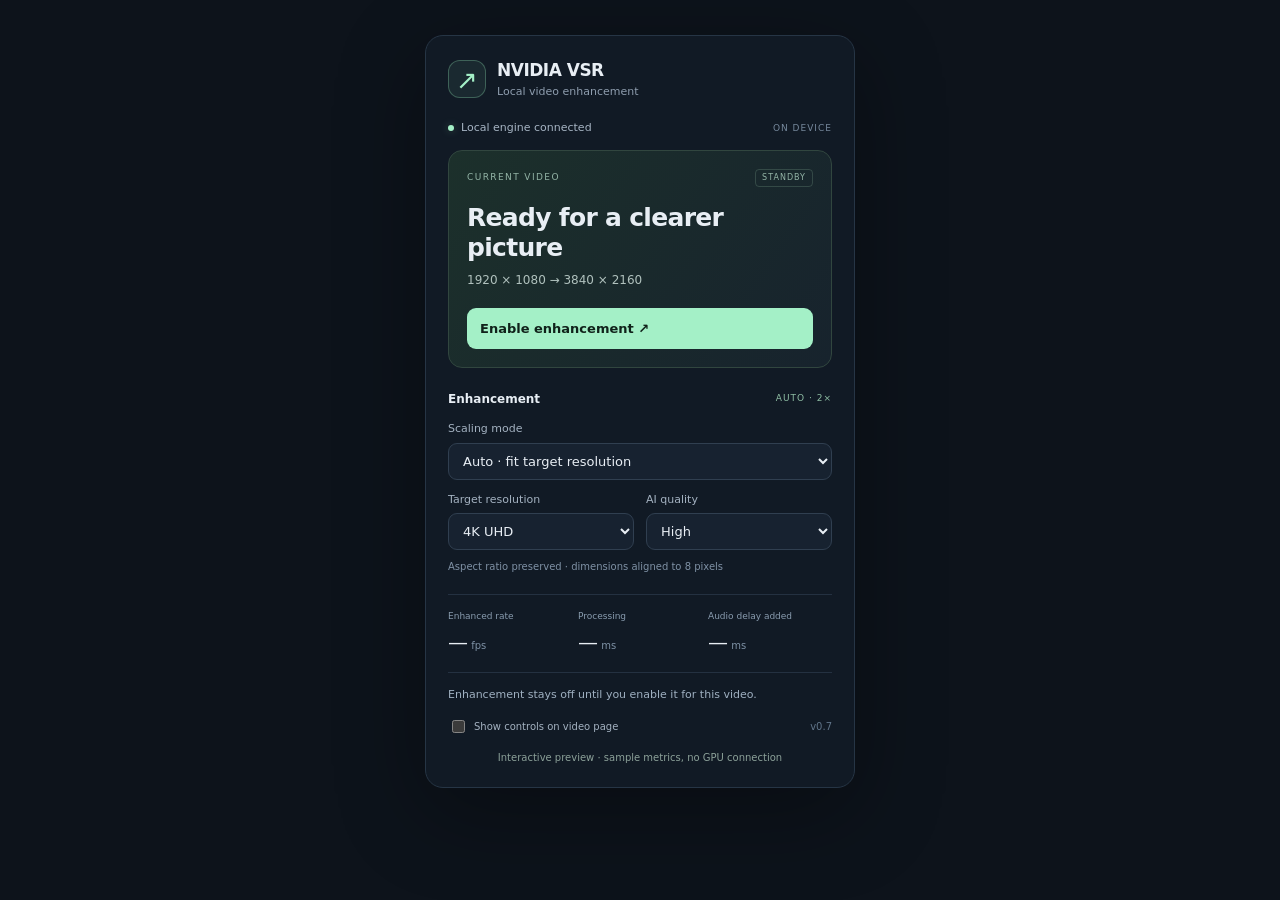
==== extension/popup.html @ b67c26e1 "Publish Linux NVIDIA VSR engine and browser extension dashboard" ====
<!doctype html>
<html lang="en">
  <head>
    <meta charset="utf-8" />
    <meta name="viewport" content="width=device-width, initial-scale=1" />
    <title>NVIDIA VSR · Video controls</title>
    <link rel="stylesheet" href="popup.css" />
    <script src="popup.js" defer></script>
  </head>
  <body>
    <main>
      <header>
        <div class="brand">
          <span class="mark" aria-hidden="true">↗</span>
          <div>
            <h1>NVIDIA VSR</h1>
            <p>Local video enhancement</p>
          </div>
        </div>
        <button
          id="expand"
          class="icon"
          title="Open dashboard in a tab"
          aria-label="Open dashboard in a tab"
        >
          ↗
        </button>
      </header>
      <div class="connection">
        <span id="engine-dot" class="dot"></span
        ><span id="engine">Checking local engine…</span
        ><span class="local">ON DEVICE</span>
      </div>
      <section class="hero" aria-labelledby="state-title">
        <div class="eyebrow">
          CURRENT VIDEO <span id="state-tag">STANDBY</span>
        </div>
        <h2 id="state-title">Ready for a clearer picture</h2>
        <p id="summary">Play a video in this tab to begin.</p>
        <button id="toggle" class="primary" disabled>
          Enable enhancement <span aria-hidden="true">↗</span>
        </button>
      </section>
      <section class="settings" aria-label="Enhancement settings">
        <div class="section-heading">
          <h3>Enhancement</h3>
          <span id="factor">AUTO SCALE</span>
        </div>
        <label for="scale">Scaling mode</label>
        <select id="scale">
          <option value="auto">Auto · fit target resolution</option>
          <option value="1">Manual · 1×</option>
          <option value="1.5">Manual · 1.5×</option>
          <option value="2">Manual · 2×</option>
          <option value="3">Manual · 3×</option>
          <option value="4">Manual · 4×</option>
        </select>
        <div class="fields">
          <div>
            <label for="target">Target resolution</label
            ><select id="target">
              <option value="720">720p HD</option>
              <option value="1080">1080p Full HD</option>
              <option value="1440">1440p QHD</option>
              <option value="2160" selected>4K UHD</option>
              <option value="4320">8K UHD</option>
            </select>
          </div>
          <div>
            <label for="quality">AI quality</label
            ><select id="quality">
              <option value="LOW">Low · fastest</option>
              <option value="MEDIUM">Medium</option>
              <option value="HIGH" selected>High</option>
              <option value="ULTRA">Ultra</option>
            </select>
          </div>
        </div>
        <p id="resolution-note" class="hint">
          Auto preserves the video's aspect ratio.
        </p>
      </section>
      <section class="metrics" aria-label="Live performance">
        <div>
          <span>Enhanced rate</span
          ><strong id="fps">—<small> fps</small></strong>
        </div>
        <div>
          <span>Processing</span
          ><strong id="latency">—<small> ms</small></strong>
        </div>
        <div>
          <span>Audio delay added</span
          ><strong id="audio">—<small> ms</small></strong>
        </div>
      </section>
      <div id="message" role="status" aria-live="polite">
        Connecting to the active tab…
      </div>
      <div id="help" hidden>
        Start the engine in the project folder:<code>./vsr start</code>
        <p>The extension connects to 127.0.0.1:8730.</p>
      </div>
      <footer>
        <label class="checkbox"
          ><input id="panel" type="checkbox" /> Show controls on video
          page</label
        ><span class="version">v0.7</span>
      </footer>
      <p id="preview-note" hidden>
        Interactive preview · sample metrics, no GPU connection
      </p>
    </main>
  </body>
</html>
---- extension/popup.css ----
:root {
  color-scheme: dark;
  font:
    13px/1.5 system-ui,
    -apple-system,
    sans-serif;
  color: #e8eef4;
  background: #0d131b;
  font-synthesis: none;
}
* {
  box-sizing: border-box;
}
body {
  margin: 0;
  min-width: 390px;
}
main {
  width: 390px;
  padding: 22px;
  margin: auto;
}
header,
.brand,
.connection,
.section-heading,
.eyebrow,
footer {
  display: flex;
  align-items: center;
  justify-content: space-between;
}
.brand {
  gap: 11px;
  justify-content: start;
}
.mark {
  display: grid;
  place-items: center;
  width: 38px;
  height: 38px;
  border: 1px solid #91e5b54d;
  border-radius: 12px;
  background: #91e5b514;
  color: #a4f0c7;
  font-size: 26px;
}
h1 {
  font-size: 17px;
  letter-spacing: -0.5px;
  margin: 0;
}
header p {
  font-size: 11px;
  margin: 0;
  color: #8e9dae;
}
button,
select,
input {
  font: inherit;
}
button,
select {
  border: 1px solid #303f50;
  border-radius: 9px;
  color: inherit;
  background: #172230;
}
button {
  cursor: pointer;
}
button:disabled {
  cursor: default;
  opacity: 0.45;
}
button:focus-visible,
select:focus-visible,
input:focus-visible {
  outline: 2px solid #a4f0c7;
  outline-offset: 3px;
}
.icon {
  width: 32px;
  height: 32px;
  font-size: 20px;
  background: transparent;
}
.connection {
  justify-content: start;
  gap: 7px;
  margin: 20px 0 13px;
  color: #a7b5c4;
  font-size: 11px;
}
.dot {
  width: 6px;
  height: 6px;
  border-radius: 50%;
  background: #d49c61;
}
.dot.online {
  background: #a4f0c7;
  box-shadow: 0 0 8px #a4f0c744;
}
.local {
  margin-left: auto;
  letter-spacing: 1px;
  font-size: 9px;
  color: #77899d;
}
.hero {
  padding: 18px;
  border: 1px solid #31463f;
  background: linear-gradient(125deg, #1c302b, #17232d);
  border-radius: 14px;
}
.eyebrow {
  font-size: 9px;
  letter-spacing: 1.4px;
  color: #94b5a7;
}
.eyebrow span {
  font-size: 8px;
  letter-spacing: 1px;
  border: 1px solid #6486765c;
  padding: 2px 6px;
  border-radius: 4px;
}
h2 {
  font-size: 21px;
  line-height: 1.2;
  letter-spacing: -0.7px;
  margin: 16px 0 8px;
}
.hero p {
  margin: 0;
  color: #b0c1bd;
  font-size: 12px;
  min-height: 18px;
}
.primary {
  width: 100%;
  margin-top: 19px;
  display: flex;
  justify-content: space-between;
  align-items: center;
  padding: 11px 13px;
  font-weight: 650;
  background: #a4f0c7;
  color: #10221a;
  border: 0;
}
.primary.on {
  background: #263e34;
  color: #b9f0d0;
  border: 1px solid #5b8b72;
}
.settings {
  margin-top: 22px;
}
.section-heading {
  margin-bottom: 13px;
}
h3 {
  margin: 0;
  font-size: 12px;
  font-weight: 600;
}
.section-heading span {
  font-size: 9px;
  letter-spacing: 1px;
  color: #8fbea4;
}
label {
  display: block;
  font-size: 11px;
  color: #a4b2c1;
  margin-bottom: 5px;
}
select {
  width: 100%;
  padding: 9px 10px;
  cursor: pointer;
}
select:disabled {
  opacity: 0.4;
  cursor: default;
}
.fields {
  display: grid;
  grid-template-columns: 1fr 1fr;
  gap: 12px;
  margin-top: 12px;
}
.hint {
  font-size: 10px;
  color: #7f91a5;
  margin: 9px 0 0;
}
.metrics {
  margin-top: 20px;
  border-top: 1px solid #243141;
  border-bottom: 1px solid #243141;
  display: grid;
  grid-template-columns: 1fr 1fr 1fr;
  padding: 15px 0;
  gap: 6px;
}
.metrics span {
  display: block;
  font-size: 9px;
  color: #899caf;
}
.metrics strong {
  display: block;
  font-size: 20px;
  font-weight: 500;
  margin-top: 3px;
  font-variant-numeric: tabular-nums;
}
.metrics small {
  font-size: 10px;
  color: #7e91a5;
}
#message {
  font-size: 11px;
  color: #9fb0c1;
  margin: 14px 0;
  line-height: 1.5;
  overflow-wrap: anywhere;
}
#message.error {
  color: #f0b899;
}
#help {
  border-radius: 8px;
  padding: 11px;
  background: #2d251f;
  font-size: 11px;
  color: #dcc6b1;
}
code {
  display: block;
  padding: 7px 0;
  font-size: 12px;
  color: #ffe4be;
}
#help p {
  margin: 0;
  font-size: 10px;
}
footer {
  margin-top: 14px;
}
.checkbox {
  display: flex;
  align-items: center;
  gap: 6px;
  margin: 0;
  font-size: 10px;
  cursor: pointer;
}
input {
  accent-color: #a4f0c7;
}
.version {
  font-size: 10px;
  color: #61758a;
}
#preview-note {
  text-align: center;
  color: #8ca199;
  font-size: 10px;
  margin: 14px 0 0;
}
[hidden] {
  display: none !important;
}
@media (min-width: 600px) {
  body {
    padding: 35px 0;
  }
  main {
    width: 430px;
    border: 1px solid #263545;
    border-radius: 18px;
    background: #111a25;
    box-shadow: 0 24px 90px #0005;
  }
  h2 {
    font-size: 25px;
  }
}
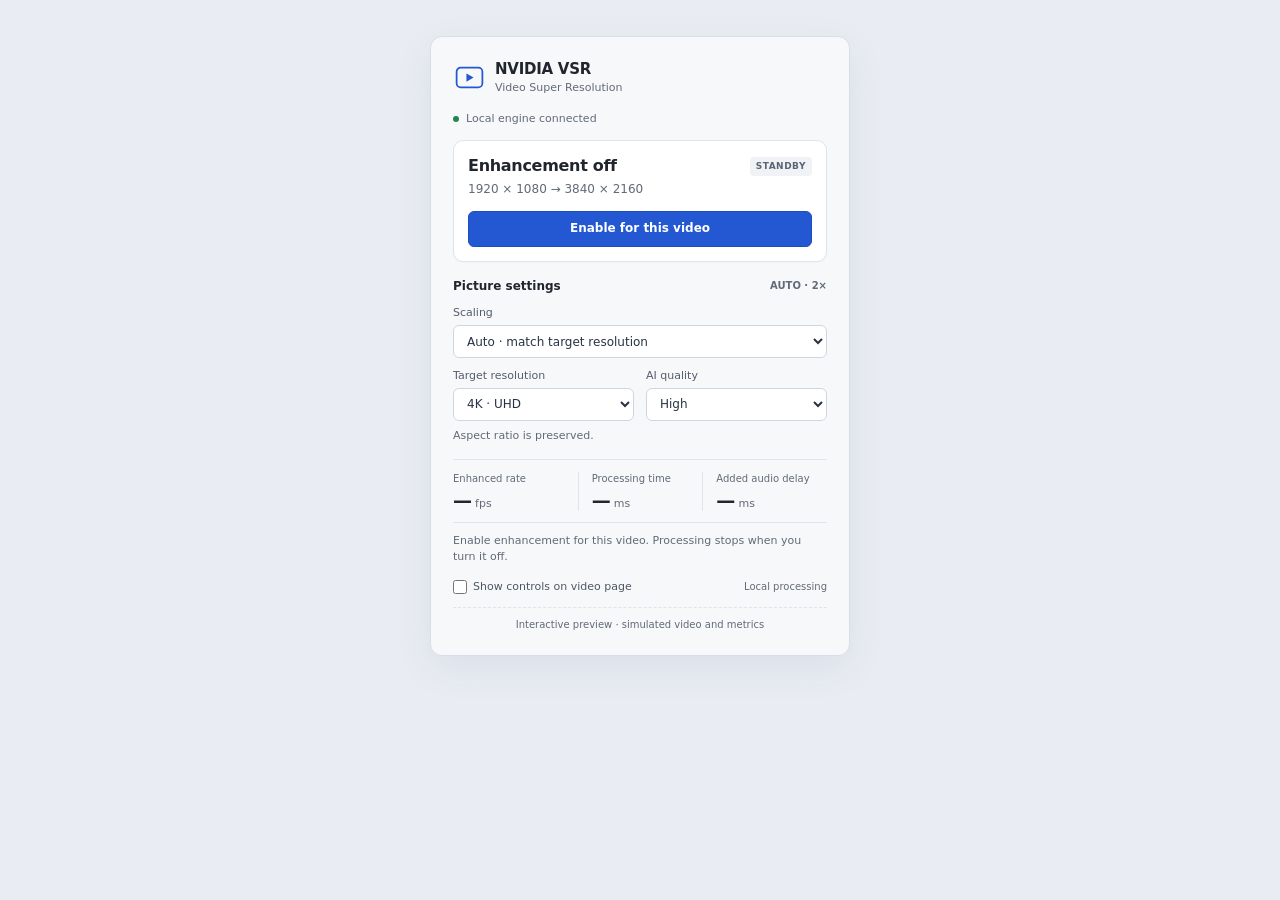
==== commit c8851ef1: "Fix persistent-profile worker startup and add browser-managed VSR lifecycle" ====
--- a/extension/popup.html
+++ b/extension/popup.html
@@ -9,66 +9,85 @@
   </head>
   <body>
     <main>
-      <header>
+      <header class="app-header">
         <div class="brand">
-          <span class="mark" aria-hidden="true">↗</span>
+          <svg
+            class="app-mark"
+            viewBox="0 0 32 32"
+            fill="none"
+            aria-hidden="true"
+          >
+            <rect x="3.5" y="6.5" width="25" height="19" rx="4" />
+            <path d="m13 12 7 4-7 4v-8Z" />
+          </svg>
           <div>
             <h1>NVIDIA VSR</h1>
-            <p>Local video enhancement</p>
+            <p>Video Super Resolution</p>
           </div>
         </div>
         <button
           id="expand"
-          class="icon"
+          class="icon-button"
           title="Open dashboard in a tab"
           aria-label="Open dashboard in a tab"
         >
-          ↗
+          <svg viewBox="0 0 20 20" fill="none" aria-hidden="true">
+            <path d="M11.5 3.5h5v5m-.5-4.5-7 7M8.5 4.5h-4v11h11v-4" />
+          </svg>
         </button>
       </header>
-      <div class="connection">
-        <span id="engine-dot" class="dot"></span
-        ><span id="engine">Checking local engine…</span
-        ><span class="local">ON DEVICE</span>
+
+      <div class="connection" aria-live="polite">
+        <span id="engine-dot" class="dot" aria-hidden="true"></span>
+        <span id="engine">Checking local engine…</span>
+        <button id="engine-action" class="text-button" hidden>
+          Retry connection
+        </button>
       </div>
-      <section class="hero" aria-labelledby="state-title">
-        <div class="eyebrow">
-          CURRENT VIDEO <span id="state-tag">STANDBY</span>
+
+      <section class="video-card" aria-labelledby="state-title">
+        <div class="state-heading">
+          <h2 id="state-title">Enhancement off</h2>
+          <span id="state-tag" class="state-tag">STANDBY</span>
         </div>
-        <h2 id="state-title">Ready for a clearer picture</h2>
-        <p id="summary">Play a video in this tab to begin.</p>
+        <p id="summary" class="resolution-summary">
+          Play a video in this tab to begin.
+        </p>
         <button id="toggle" class="primary" disabled>
-          Enable enhancement <span aria-hidden="true">↗</span>
+          Enable for this video
         </button>
       </section>
-      <section class="settings" aria-label="Enhancement settings">
+
+      <section class="settings" aria-labelledby="settings-title">
         <div class="section-heading">
-          <h3>Enhancement</h3>
+          <h3 id="settings-title">Picture settings</h3>
           <span id="factor">AUTO SCALE</span>
         </div>
-        <label for="scale">Scaling mode</label>
-        <select id="scale">
-          <option value="auto">Auto · fit target resolution</option>
-          <option value="1">Manual · 1×</option>
-          <option value="1.5">Manual · 1.5×</option>
-          <option value="2">Manual · 2×</option>
-          <option value="3">Manual · 3×</option>
-          <option value="4">Manual · 4×</option>
-        </select>
+        <div class="field">
+          <label for="scale">Scaling</label>
+          <select id="scale" aria-describedby="resolution-note">
+            <option value="auto">Auto · match target resolution</option>
+            <option value="1">Manual · 1×</option>
+            <option value="1.5">Manual · 1.5×</option>
+            <option value="2">Manual · 2×</option>
+            <option value="3">Manual · 3×</option>
+            <option value="4">Manual · 4×</option>
+          </select>
+        </div>
         <div class="fields">
-          <div>
-            <label for="target">Target resolution</label
-            ><select id="target">
-              <option value="720">720p HD</option>
-              <option value="1080">1080p Full HD</option>
-              <option value="1440">1440p QHD</option>
-              <option value="2160" selected>4K UHD</option>
-              <option value="4320">8K UHD</option>
+          <div class="field">
+            <label for="target">Target resolution</label>
+            <select id="target">
+              <option value="720">720p · HD</option>
+              <option value="1080">1080p · Full HD</option>
+              <option value="1440">1440p · QHD</option>
+              <option value="2160" selected>4K · UHD</option>
+              <option value="4320">8K · UHD</option>
             </select>
           </div>
-          <div>
-            <label for="quality">AI quality</label
-            ><select id="quality">
+          <div class="field">
+            <label for="quality">AI quality</label>
+            <select id="quality">
               <option value="LOW">Low · fastest</option>
               <option value="MEDIUM">Medium</option>
               <option value="HIGH" selected>High</option>
@@ -76,39 +95,48 @@
             </select>
           </div>
         </div>
-        <p id="resolution-note" class="hint">
-          Auto preserves the video's aspect ratio.
-        </p>
+        <p id="resolution-note" class="hint">Aspect ratio is preserved.</p>
       </section>
+
       <section class="metrics" aria-label="Live performance">
-        <div>
-          <span>Enhanced rate</span
-          ><strong id="fps">—<small> fps</small></strong>
+        <div class="metric">
+          <span>Enhanced rate</span>
+          <strong id="fps">—<small> fps</small></strong>
         </div>
-        <div>
-          <span>Processing</span
-          ><strong id="latency">—<small> ms</small></strong>
+        <div class="metric">
+          <span>Processing time</span>
+          <strong id="latency">—<small> ms</small></strong>
         </div>
-        <div>
-          <span>Audio delay added</span
-          ><strong id="audio">—<small> ms</small></strong>
+        <div class="metric">
+          <span>Added audio delay</span>
+          <strong id="audio">—<small> ms</small></strong>
         </div>
       </section>
-      <div id="message" role="status" aria-live="polite">
-        Connecting to the active tab…
-      </div>
-      <div id="help" hidden>
-        Start the engine in the project folder:<code>./vsr start</code>
-        <p>The extension connects to 127.0.0.1:8730.</p>
+
+      <div class="feedback">
+        <p id="message" role="status" aria-live="polite">
+          Connecting to the active tab…
+        </p>
+        <div id="help" hidden>
+          <p>One-time setup in the project folder:</p>
+          <code>./vsr install-browser-helper</code>
+          <a
+            href="https://github.com/maxiarat1/linux-nvidia-vsr/blob/main/docs/browser-setup.md"
+            target="_blank"
+            rel="noreferrer"
+            >Browser setup guide ↗</a
+          >
+        </div>
       </div>
       <footer>
-        <label class="checkbox"
-          ><input id="panel" type="checkbox" /> Show controls on video
-          page</label
-        ><span class="version">v0.7</span>
+        <label class="checkbox" for="panel">
+          <input id="panel" type="checkbox" />
+          <span>Show controls on video page</span>
+        </label>
+        <span class="local-label">Local processing</span>
       </footer>
       <p id="preview-note" hidden>
-        Interactive preview · sample metrics, no GPU connection
+        Interactive preview · simulated video and metrics
       </p>
     </main>
   </body>
--- a/extension/popup.css
+++ b/extension/popup.css
@@ -1,294 +1,479 @@
 :root {
-  color-scheme: dark;
+  color-scheme: light;
   font:
-    13px/1.5 system-ui,
+    13px/1.45 system-ui,
     -apple-system,
+    BlinkMacSystemFont,
+    "Segoe UI",
     sans-serif;
-  color: #e8eef4;
-  background: #0d131b;
+  color: #20252e;
+  background: #f7f8fa;
   font-synthesis: none;
-}
+  --muted: #616a78;
+  --line: #dfe3ea;
+  --accent: #2458d3;
+}
+
 * {
   box-sizing: border-box;
 }
+
 body {
   margin: 0;
-  min-width: 390px;
-}
+  min-width: 400px;
+}
+
 main {
-  width: 390px;
-  padding: 22px;
-  margin: auto;
-}
-header,
-.brand,
-.connection,
-.section-heading,
-.eyebrow,
-footer {
-  display: flex;
-  align-items: center;
-  justify-content: space-between;
-}
-.brand {
-  gap: 11px;
-  justify-content: start;
-}
-.mark {
-  display: grid;
-  place-items: center;
-  width: 38px;
-  height: 38px;
-  border: 1px solid #91e5b54d;
-  border-radius: 12px;
-  background: #91e5b514;
-  color: #a4f0c7;
-  font-size: 26px;
-}
-h1 {
-  font-size: 17px;
-  letter-spacing: -0.5px;
-  margin: 0;
-}
-header p {
-  font-size: 11px;
-  margin: 0;
-  color: #8e9dae;
-}
+  width: 400px;
+  padding: 18px 20px 14px;
+  margin: 0 auto;
+}
+
 button,
 select,
 input {
   font: inherit;
 }
+
+button {
+  cursor: pointer;
+}
+
 button,
 select {
-  border: 1px solid #303f50;
-  border-radius: 9px;
-  color: inherit;
-  background: #172230;
-}
-button {
-  cursor: pointer;
-}
+  -webkit-tap-highlight-color: transparent;
+}
+
 button:disabled {
   cursor: default;
-  opacity: 0.45;
-}
+}
+
 button:focus-visible,
 select:focus-visible,
-input:focus-visible {
-  outline: 2px solid #a4f0c7;
+input:focus-visible,
+summary:focus-visible {
+  outline: 3px solid #8daafa;
   outline-offset: 3px;
 }
-.icon {
+
+.app-header,
+.brand,
+.connection,
+.state-heading,
+.section-heading,
+footer {
+  display: flex;
+  align-items: center;
+}
+
+.app-header,
+.state-heading,
+.section-heading,
+footer {
+  justify-content: space-between;
+}
+
+.brand {
+  gap: 9px;
+}
+
+.app-mark {
+  width: 33px;
+  height: 33px;
+  color: var(--accent);
+  stroke: currentColor;
+  stroke-width: 1.7;
+}
+
+.app-mark path {
+  fill: currentColor;
+  stroke: none;
+}
+
+h1,
+h2,
+h3,
+p {
+  margin: 0;
+}
+
+h1 {
+  font-size: 15px;
+  font-weight: 700;
+  letter-spacing: -0.25px;
+  line-height: 1.4;
+}
+
+.brand p {
+  font-size: 11px;
+  color: var(--muted);
+}
+
+.icon-button {
+  display: grid;
+  place-items: center;
+  height: 32px;
   width: 32px;
-  height: 32px;
-  font-size: 20px;
+  padding: 6px;
+  color: var(--muted);
+  border: 1px solid transparent;
+  border-radius: 6px;
   background: transparent;
 }
+
+.icon-button:hover {
+  background: #e9edf4;
+  border-color: var(--line);
+  color: #222c3b;
+}
+
+.icon-button svg {
+  width: 19px;
+  height: 19px;
+  stroke: currentColor;
+  stroke-width: 1.5;
+  stroke-linecap: round;
+  stroke-linejoin: round;
+}
+
 .connection {
-  justify-content: start;
   gap: 7px;
-  margin: 20px 0 13px;
-  color: #a7b5c4;
-  font-size: 11px;
-}
+  min-height: 18px;
+  margin: 14px 0 12px;
+  font-size: 11px;
+  color: var(--muted);
+}
+
 .dot {
+  flex: 0 0 6px;
   width: 6px;
   height: 6px;
   border-radius: 50%;
-  background: #d49c61;
-}
+  background: #9aa2af;
+}
+
 .dot.online {
-  background: #a4f0c7;
-  box-shadow: 0 0 8px #a4f0c744;
-}
-.local {
+  background: #218451;
+}
+
+.text-button {
   margin-left: auto;
-  letter-spacing: 1px;
+  padding: 0;
+  border: 0;
+  color: var(--accent);
+  font-size: 11px;
+  font-weight: 600;
+  background: transparent;
+  text-align: right;
+}
+
+.text-button:hover {
+  text-decoration: underline;
+}
+
+.text-button:disabled {
+  color: var(--muted);
+}
+
+.video-card {
+  padding: 14px;
+  border: 1px solid var(--line);
+  border-radius: 10px;
+  background: #fff;
+  box-shadow: 0 1px 2px #1a2b4205;
+}
+
+h2 {
+  font-size: 16px;
+  font-weight: 650;
+  line-height: 1.4;
+  letter-spacing: -0.3px;
+}
+
+.state-tag {
+  flex: 0 0 auto;
+  margin-left: 8px;
+  padding: 3px 6px;
+  border-radius: 4px;
+  background: #f0f2f6;
+  color: #596475;
   font-size: 9px;
-  color: #77899d;
-}
-.hero {
-  padding: 18px;
-  border: 1px solid #31463f;
-  background: linear-gradient(125deg, #1c302b, #17232d);
-  border-radius: 14px;
-}
-.eyebrow {
-  font-size: 9px;
-  letter-spacing: 1.4px;
-  color: #94b5a7;
-}
-.eyebrow span {
-  font-size: 8px;
-  letter-spacing: 1px;
-  border: 1px solid #6486765c;
-  padding: 2px 6px;
-  border-radius: 4px;
-}
-h2 {
-  font-size: 21px;
-  line-height: 1.2;
-  letter-spacing: -0.7px;
-  margin: 16px 0 8px;
-}
-.hero p {
-  margin: 0;
-  color: #b0c1bd;
+  font-weight: 650;
+  letter-spacing: 0.5px;
+}
+
+.resolution-summary {
+  margin-top: 4px;
+  color: var(--muted);
   font-size: 12px;
-  min-height: 18px;
-}
+  font-variant-numeric: tabular-nums;
+}
+
 .primary {
+  display: block;
   width: 100%;
-  margin-top: 19px;
-  display: flex;
-  justify-content: space-between;
-  align-items: center;
-  padding: 11px 13px;
+  min-height: 36px;
+  padding: 8px 12px;
+  margin-top: 12px;
+  border: 1px solid #1e4cc0;
+  border-radius: 6px;
+  background: var(--accent);
+  color: #fff;
+  font-weight: 600;
+  font-size: 12px;
+  text-align: center;
+  transition: background-color 0.12s;
+}
+
+.primary:hover {
+  background: #1c49b9;
+}
+
+.primary:disabled {
+  background: #edf0f5;
+  border-color: #e2e6ed;
+  color: #808a98;
+}
+
+.primary.on {
+  color: #2e3e59;
+  border-color: #ccd5e3;
+  background: #f4f6fa;
+}
+
+.primary.on:hover {
+  background: #e8edf5;
+}
+
+.settings {
+  margin-top: 16px;
+}
+
+.section-heading {
+  margin-bottom: 10px;
+}
+
+h3 {
+  font-size: 12px;
   font-weight: 650;
-  background: #a4f0c7;
-  color: #10221a;
-  border: 0;
-}
-.primary.on {
-  background: #263e34;
-  color: #b9f0d0;
-  border: 1px solid #5b8b72;
-}
-.settings {
-  margin-top: 22px;
-}
-.section-heading {
-  margin-bottom: 13px;
-}
-h3 {
-  margin: 0;
+}
+
+#factor {
+  font-size: 10px;
+  font-weight: 600;
+  color: var(--muted);
+  font-variant-numeric: tabular-nums;
+}
+
+label {
+  display: block;
+  margin-bottom: 4px;
+  color: #535d6c;
+  font-size: 11px;
+}
+
+select {
+  display: block;
+  width: 100%;
+  height: 33px;
+  padding: 0 9px;
+  border: 1px solid #cfd6e1;
+  border-radius: 6px;
+  color: #273344;
+  background-color: #fff;
   font-size: 12px;
-  font-weight: 600;
-}
-.section-heading span {
-  font-size: 9px;
-  letter-spacing: 1px;
-  color: #8fbea4;
-}
-label {
-  display: block;
-  font-size: 11px;
-  color: #a4b2c1;
-  margin-bottom: 5px;
-}
-select {
-  width: 100%;
-  padding: 9px 10px;
   cursor: pointer;
 }
+
+select:hover {
+  border-color: #9eabc0;
+}
+
 select:disabled {
-  opacity: 0.4;
+  color: #798391;
+  background: #eef0f4;
+  border-color: #dfe3ea;
   cursor: default;
 }
+
 .fields {
   display: grid;
   grid-template-columns: 1fr 1fr;
   gap: 12px;
-  margin-top: 12px;
-}
+  margin-top: 10px;
+}
+
+.field {
+  min-width: 0;
+}
+
 .hint {
-  font-size: 10px;
-  color: #7f91a5;
-  margin: 9px 0 0;
-}
+  margin-top: 7px;
+  color: var(--muted);
+  font-size: 11px;
+}
+
 .metrics {
-  margin-top: 20px;
-  border-top: 1px solid #243141;
-  border-bottom: 1px solid #243141;
   display: grid;
   grid-template-columns: 1fr 1fr 1fr;
-  padding: 15px 0;
-  gap: 6px;
-}
-.metrics span {
-  display: block;
-  font-size: 9px;
-  color: #899caf;
-}
-.metrics strong {
-  display: block;
-  font-size: 20px;
-  font-weight: 500;
-  margin-top: 3px;
+  margin-top: 15px;
+  padding: 12px 0 11px;
+  border-top: 1px solid var(--line);
+  border-bottom: 1px solid var(--line);
+}
+
+.metric + .metric {
+  padding-left: 13px;
+  border-left: 1px solid var(--line);
+}
+
+.metric span {
+  display: block;
+  color: var(--muted);
+  font-size: 10px;
+}
+
+.metric strong {
+  display: block;
+  margin-top: 4px;
+  font-size: 19px;
+  font-weight: 600;
+  line-height: 1.1;
+  letter-spacing: -0.4px;
   font-variant-numeric: tabular-nums;
 }
-.metrics small {
-  font-size: 10px;
-  color: #7e91a5;
-}
+
+.metric small {
+  color: var(--muted);
+  font-size: 11px;
+  font-weight: 400;
+  letter-spacing: 0;
+}
+
+.feedback {
+  margin-top: 10px;
+}
+
 #message {
-  font-size: 11px;
-  color: #9fb0c1;
-  margin: 14px 0;
+  min-height: 29px;
+  color: var(--muted);
+  font-size: 11px;
+  line-height: 1.45;
+  overflow-wrap: anywhere;
+}
+
+#message.error {
+  color: #9d3d26;
+}
+
+#help {
+  margin-top: 8px;
+  padding: 10px 11px;
+  border: 1px solid #eadbc0;
+  border-radius: 6px;
+  background: #fffbf2;
+  color: #705623;
+  font-size: 11px;
   line-height: 1.5;
-  overflow-wrap: anywhere;
-}
-#message.error {
-  color: #f0b899;
-}
-#help {
-  border-radius: 8px;
-  padding: 11px;
-  background: #2d251f;
-  font-size: 11px;
-  color: #dcc6b1;
-}
-code {
-  display: block;
-  padding: 7px 0;
-  font-size: 12px;
-  color: #ffe4be;
-}
-#help p {
-  margin: 0;
-  font-size: 10px;
-}
+}
+
+#help p + p {
+  margin-top: 6px;
+}
+
+#help code {
+  display: block;
+  padding: 5px 0;
+  font-size: 11px;
+}
+
+#help a {
+  color: #2458a8;
+  text-underline-offset: 2px;
+}
+
+#help a:focus-visible {
+  outline: 3px solid #8daafa;
+  outline-offset: 3px;
+}
+
+/* Prioritize setup guidance over empty readouts when the helper is missing. */
+body:has(#help:not([hidden])) .metrics {
+  display: none;
+}
+
 footer {
-  margin-top: 14px;
-}
+  gap: 8px;
+  padding-top: 10px;
+  margin-top: 4px;
+}
+
 .checkbox {
   display: flex;
   align-items: center;
   gap: 6px;
   margin: 0;
+  color: #4c5767;
+  font-size: 11px;
+  cursor: pointer;
+}
+
+.checkbox input {
+  margin: 0;
+  width: 14px;
+  height: 14px;
+  accent-color: var(--accent);
+  cursor: pointer;
+}
+
+.local-label {
+  flex: 0 0 auto;
+  color: var(--muted);
   font-size: 10px;
-  cursor: pointer;
-}
-input {
-  accent-color: #a4f0c7;
-}
-.version {
+}
+
+#preview-note {
+  margin-top: 12px;
+  padding-top: 10px;
+  border-top: 1px dashed var(--line);
+  color: var(--muted);
   font-size: 10px;
-  color: #61758a;
-}
-#preview-note {
   text-align: center;
-  color: #8ca199;
-  font-size: 10px;
-  margin: 14px 0 0;
-}
+}
+
 [hidden] {
   display: none !important;
 }
+
 @media (min-width: 600px) {
   body {
-    padding: 35px 0;
+    min-height: 100vh;
+    padding: 36px 0;
+    background: #e9edf3;
   }
   main {
-    width: 430px;
-    border: 1px solid #263545;
-    border-radius: 18px;
-    background: #111a25;
-    box-shadow: 0 24px 90px #0005;
+    width: 420px;
+    padding: 22px;
+    border: 1px solid #d8dee8;
+    border-radius: 12px;
+    background: #f7f8fa;
+    box-shadow: 0 12px 40px #182a4412;
   }
-  h2 {
-    font-size: 25px;
+}
+
+@media (prefers-reduced-motion: reduce) {
+  * {
+    transition: none !important;
   }
 }
+
+@media (forced-colors: active) {
+  .dot {
+    border: 1px solid CanvasText;
+  }
+  .video-card,
+  select,
+  .primary {
+    border-color: ButtonText;
+  }
+}
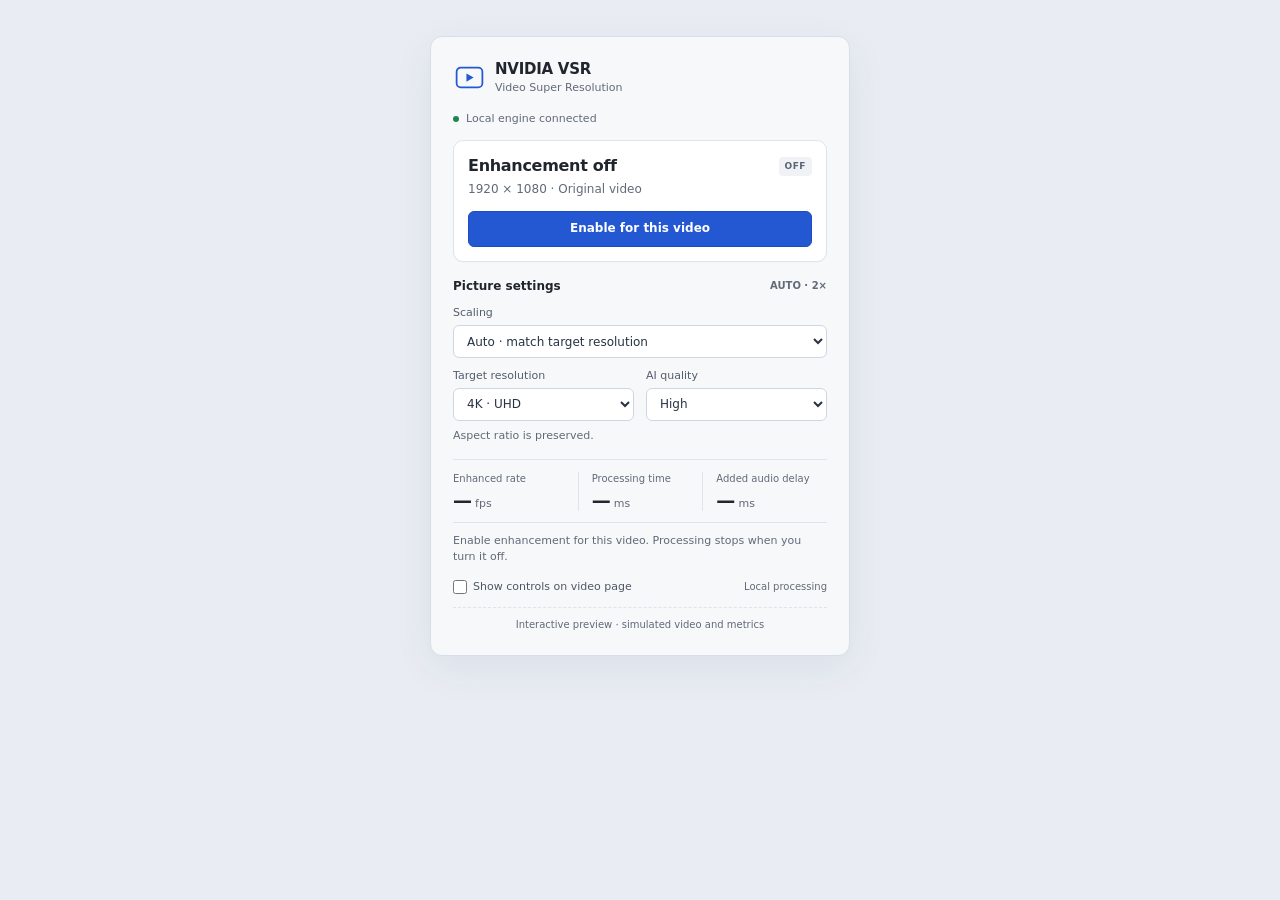
==== commit de793b8d: "Show enhanced frames above native video and report actual presentation state" ====
--- a/extension/popup.html
+++ b/extension/popup.html
@@ -5,6 +5,7 @@
     <meta name="viewport" content="width=device-width, initial-scale=1" />
     <title>NVIDIA VSR · Video controls</title>
     <link rel="stylesheet" href="popup.css" />
+    <script src="popup-state.js" defer></script>
     <script src="popup.js" defer></script>
   </head>
   <body>
--- a/extension/popup.css
+++ b/extension/popup.css
@@ -202,6 +202,11 @@
   letter-spacing: 0.5px;
 }
 
+.state-tag.live {
+  background: #e4f3e9;
+  color: #20663b;
+}
+
 .resolution-summary {
   margin-top: 4px;
   color: var(--muted);
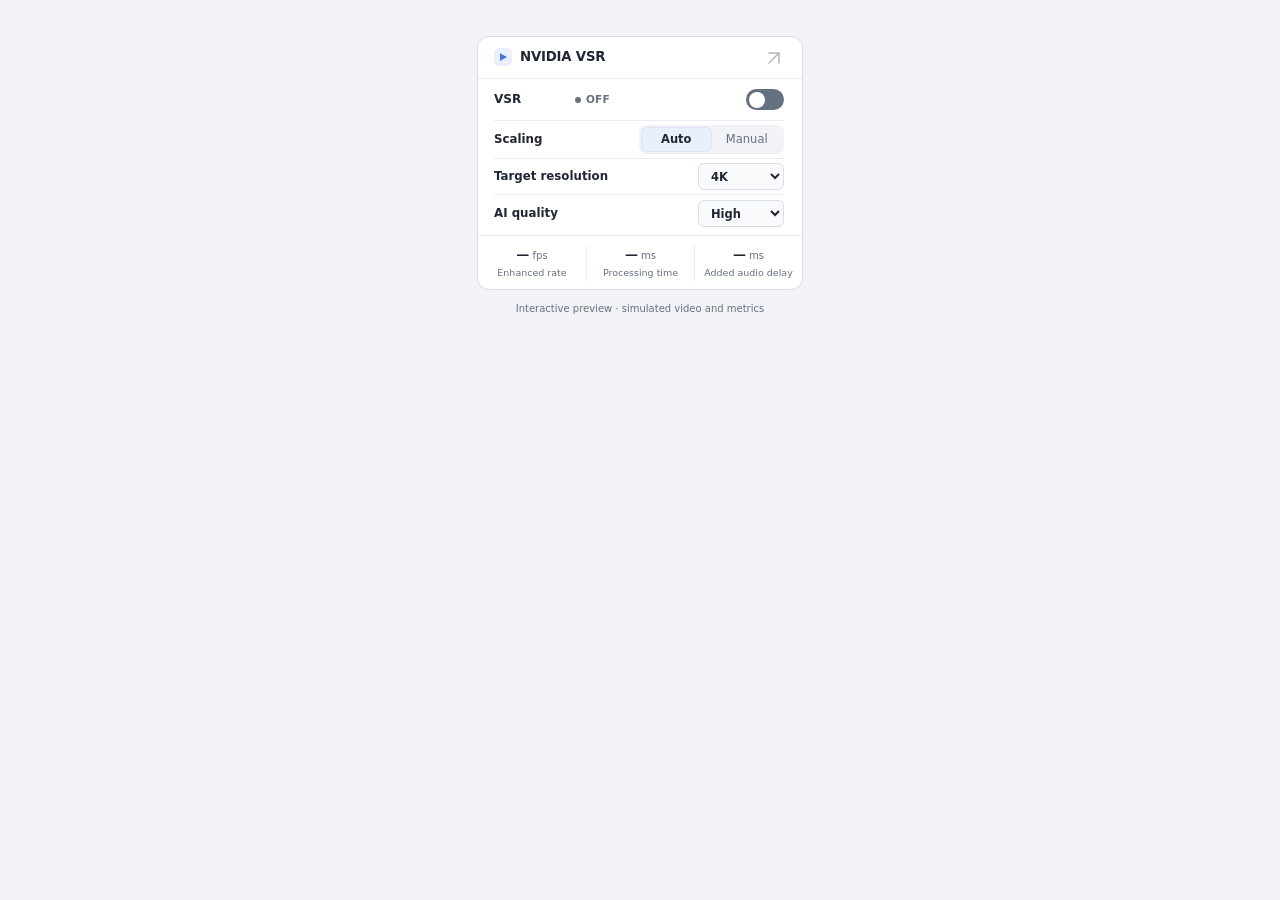
==== commit 5766a6e5: "Match compact VSR popup reference with automatic light and dark themes" ====
--- a/extension/popup.html
+++ b/extension/popup.html
@@ -3,6 +3,7 @@
   <head>
     <meta charset="utf-8" />
     <meta name="viewport" content="width=device-width, initial-scale=1" />
+    <meta name="color-scheme" content="light dark" />
     <title>NVIDIA VSR · Video controls</title>
     <link rel="stylesheet" href="popup.css" />
     <script src="popup-state.js" defer></script>
@@ -12,19 +13,11 @@
     <main>
       <header class="app-header">
         <div class="brand">
-          <svg
-            class="app-mark"
-            viewBox="0 0 32 32"
-            fill="none"
-            aria-hidden="true"
-          >
-            <rect x="3.5" y="6.5" width="25" height="19" rx="4" />
-            <path d="m13 12 7 4-7 4v-8Z" />
+          <svg class="app-mark" viewBox="0 0 18 18" aria-hidden="true">
+            <rect width="18" height="18" rx="5" />
+            <path d="M6 5.2v7.8L13 9.1Z" />
           </svg>
-          <div>
-            <h1>NVIDIA VSR</h1>
-            <p>Video Super Resolution</p>
-          </div>
+          <h1>NVIDIA VSR</h1>
         </div>
         <button
           id="expand"
@@ -33,91 +26,90 @@
           aria-label="Open dashboard in a tab"
         >
           <svg viewBox="0 0 20 20" fill="none" aria-hidden="true">
-            <path d="M11.5 3.5h5v5m-.5-4.5-7 7M8.5 4.5h-4v11h11v-4" />
+            <path d="M5 5h10v10M15 5 5 15" />
           </svg>
         </button>
       </header>
-
-      <div class="connection" aria-live="polite">
-        <span id="engine-dot" class="dot" aria-hidden="true"></span>
-        <span id="engine">Checking local engine…</span>
-        <button id="engine-action" class="text-button" hidden>
-          Retry connection
-        </button>
-      </div>
-
-      <section class="video-card" aria-labelledby="state-title">
-        <div class="state-heading">
-          <h2 id="state-title">Enhancement off</h2>
-          <span id="state-tag" class="state-tag">STANDBY</span>
+      <section class="controls" aria-label="Video enhancement">
+        <div class="vsr-row">
+          <span class="vsr-label">VSR</span>
+          <span id="state-tag" class="state-tag" aria-live="polite">OFF</span>
+          <button
+            id="toggle"
+            class="switch"
+            role="switch"
+            aria-checked="false"
+            aria-label="Enable for this video"
+            aria-describedby="state-title"
+            disabled
+          >
+            <span class="switch-thumb"></span>
+          </button>
+          <h2 id="state-title" class="sr-only">Enhancement off</h2>
         </div>
-        <p id="summary" class="resolution-summary">
-          Play a video in this tab to begin.
-        </p>
-        <button id="toggle" class="primary" disabled>
-          Enable for this video
-        </button>
-      </section>
-
-      <section class="settings" aria-labelledby="settings-title">
-        <div class="section-heading">
-          <h3 id="settings-title">Picture settings</h3>
-          <span id="factor">AUTO SCALE</span>
+        <div class="setting-row scaling-row">
+          <span id="scaling-label">Scaling</span>
+          <div class="segmented" role="group" aria-labelledby="scaling-label">
+            <button id="mode-auto" aria-pressed="true">Auto</button>
+            <button id="mode-manual" aria-pressed="false">Manual</button>
+          </div>
         </div>
-        <div class="field">
-          <label for="scale">Scaling</label>
-          <select id="scale" aria-describedby="resolution-note">
-            <option value="auto">Auto · match target resolution</option>
-            <option value="1">Manual · 1×</option>
-            <option value="1.5">Manual · 1.5×</option>
-            <option value="2">Manual · 2×</option>
-            <option value="3">Manual · 3×</option>
-            <option value="4">Manual · 4×</option>
+        <div id="target-row" class="setting-row">
+          <label for="target">Target resolution</label>
+          <select id="target" aria-describedby="resolution-note">
+            <option value="720">720p</option>
+            <option value="1080">1080p</option>
+            <option value="1440">1440p</option>
+            <option value="2160" selected>4K</option>
+            <option value="4320">8K</option>
           </select>
         </div>
-        <div class="fields">
-          <div class="field">
-            <label for="target">Target resolution</label>
-            <select id="target">
-              <option value="720">720p · HD</option>
-              <option value="1080">1080p · Full HD</option>
-              <option value="1440">1440p · QHD</option>
-              <option value="2160" selected>4K · UHD</option>
-              <option value="4320">8K · UHD</option>
-            </select>
-          </div>
-          <div class="field">
-            <label for="quality">AI quality</label>
-            <select id="quality">
-              <option value="LOW">Low · fastest</option>
-              <option value="MEDIUM">Medium</option>
-              <option value="HIGH" selected>High</option>
-              <option value="ULTRA">Ultra</option>
-            </select>
-          </div>
+        <div id="scale-row" class="setting-row" hidden>
+          <label for="scale">Scale factor</label>
+          <select id="scale" aria-describedby="resolution-note">
+            <option value="auto" hidden>Auto</option>
+            <option value="1">1×</option>
+            <option value="1.5">1.5×</option>
+            <option value="2">2×</option>
+            <option value="3">3×</option>
+            <option value="4">4×</option>
+          </select>
         </div>
-        <p id="resolution-note" class="hint">Aspect ratio is preserved.</p>
+        <div class="setting-row quality-row">
+          <label for="quality">AI quality</label>
+          <select id="quality">
+            <option value="LOW">Low</option>
+            <option value="MEDIUM">Medium</option>
+            <option value="HIGH" selected>High</option>
+            <option value="ULTRA">Ultra</option>
+          </select>
+        </div>
       </section>
-
       <section class="metrics" aria-label="Live performance">
         <div class="metric">
-          <span>Enhanced rate</span>
-          <strong id="fps">—<small> fps</small></strong>
+          <strong id="fps">—<small> fps</small></strong
+          ><span>Enhanced rate</span>
         </div>
         <div class="metric">
-          <span>Processing time</span>
-          <strong id="latency">—<small> ms</small></strong>
+          <strong id="latency">—<small> ms</small></strong
+          ><span>Processing time</span>
         </div>
         <div class="metric">
-          <span>Added audio delay</span>
-          <strong id="audio">—<small> ms</small></strong>
+          <strong id="audio">—<small> ms</small></strong
+          ><span>Added audio delay</span>
         </div>
       </section>
-
-      <div class="feedback">
+      <div id="feedback" class="feedback" hidden>
         <p id="message" role="status" aria-live="polite">
           Connecting to the active tab…
         </p>
+        <div class="connection">
+          <span id="engine-dot" class="dot" aria-hidden="true"></span
+          ><span id="engine">Checking local engine…</span>
+          <button id="engine-action" class="text-button" hidden>
+            Retry connection
+          </button>
+        </div>
         <div id="help" hidden>
           <p>One-time setup in the project folder:</p>
           <code>./vsr install-browser-helper</code>
@@ -129,16 +121,21 @@
           >
         </div>
       </div>
-      <footer>
-        <label class="checkbox" for="panel">
-          <input id="panel" type="checkbox" />
-          <span>Show controls on video page</span>
-        </label>
-        <span class="local-label">Local processing</span>
-      </footer>
-      <p id="preview-note" hidden>
-        Interactive preview · simulated video and metrics
-      </p>
+      <section class="details" aria-label="Video details">
+        <p id="summary">Play a video in this tab to begin.</p>
+        <p>
+          <span id="factor">AUTO SCALE</span> ·
+          <span id="resolution-note">Aspect ratio is preserved.</span>
+        </p>
+        <label class="checkbox" for="panel"
+          ><input id="panel" type="checkbox" /><span
+            >Show controls on video page</span
+          ></label
+        >
+      </section>
     </main>
+    <p id="preview-note" hidden>
+      Interactive preview · simulated video and metrics
+    </p>
   </body>
 </html>
--- a/extension/popup.css
+++ b/extension/popup.css
@@ -1,484 +1,407 @@
 :root {
-  color-scheme: light;
+  color-scheme: light dark;
   font:
-    13px/1.45 system-ui,
+    12px/1.4 system-ui,
     -apple-system,
     BlinkMacSystemFont,
     "Segoe UI",
     sans-serif;
-  color: #20252e;
-  background: #f7f8fa;
   font-synthesis: none;
-  --muted: #616a78;
-  --line: #dfe3ea;
-  --accent: #2458d3;
-}
-
+  --surface: #fff;
+  --text: #202733;
+  --muted: #657080;
+  --border: #d8dfe7;
+  --line: #e9edf2;
+  --accent: #4477d0;
+  --accent-soft: #e9effc;
+  --segment: #f1f3f6;
+  --field: #f9fafc;
+  --thumb: #fff;
+  --error: #a33328;
+  color: var(--text);
+  background: var(--surface);
+}
+@media (prefers-color-scheme: dark) {
+  :root {
+    --surface: #1a1c21;
+    --text: #f2f3f7;
+    --muted: #a5acba;
+    --border: #444954;
+    --line: #333740;
+    --accent: #8cb1fa;
+    --accent-soft: #303b56;
+    --segment: #282b33;
+    --field: #252830;
+    --thumb: #1a1c21;
+    --error: #ffb4a9;
+  }
+}
 * {
   box-sizing: border-box;
 }
-
 body {
   margin: 0;
-  min-width: 400px;
-}
-
+  min-width: 326px;
+}
 main {
-  width: 400px;
-  padding: 18px 20px 14px;
+  width: 326px;
   margin: 0 auto;
-}
-
+  background: var(--surface);
+}
 button,
 select,
 input {
   font: inherit;
 }
-
-button {
-  cursor: pointer;
-}
-
 button,
 select {
   -webkit-tap-highlight-color: transparent;
-}
-
-button:disabled {
+  cursor: pointer;
+}
+button:disabled,
+select:disabled {
   cursor: default;
-}
-
+  opacity: 0.5;
+}
 button:focus-visible,
 select:focus-visible,
 input:focus-visible,
-summary:focus-visible {
-  outline: 3px solid #8daafa;
+a:focus-visible {
+  outline: 2px solid var(--accent);
   outline-offset: 3px;
 }
-
-.app-header,
-.brand,
-.connection,
-.state-heading,
-.section-heading,
-footer {
-  display: flex;
-  align-items: center;
-}
-
-.app-header,
-.state-heading,
-.section-heading,
-footer {
-  justify-content: space-between;
-}
-
-.brand {
-  gap: 9px;
-}
-
-.app-mark {
-  width: 33px;
-  height: 33px;
-  color: var(--accent);
-  stroke: currentColor;
-  stroke-width: 1.7;
-}
-
-.app-mark path {
-  fill: currentColor;
-  stroke: none;
-}
-
 h1,
 h2,
-h3,
 p {
   margin: 0;
 }
-
+.app-header {
+  height: 42px;
+  padding: 0 14px 0 16px;
+  display: flex;
+  align-items: center;
+  justify-content: space-between;
+  border-bottom: 1px solid var(--line);
+}
+.brand {
+  display: flex;
+  align-items: center;
+  gap: 8px;
+}
+.app-mark {
+  width: 18px;
+  height: 18px;
+}
+.app-mark rect {
+  fill: var(--accent-soft);
+}
+.app-mark path {
+  fill: var(--accent);
+}
 h1 {
-  font-size: 15px;
+  font-size: 13.3px;
   font-weight: 700;
-  letter-spacing: -0.25px;
-  line-height: 1.4;
-}
-
-.brand p {
-  font-size: 11px;
-  color: var(--muted);
-}
-
+  letter-spacing: -0.2px;
+}
 .icon-button {
   display: grid;
   place-items: center;
-  height: 32px;
-  width: 32px;
-  padding: 6px;
-  color: var(--muted);
-  border: 1px solid transparent;
-  border-radius: 6px;
+  width: 28px;
+  height: 28px;
+  padding: 4px;
+  border: 0;
+  border-radius: 5px;
   background: transparent;
-}
-
+  color: var(--muted);
+}
 .icon-button:hover {
-  background: #e9edf4;
-  border-color: var(--line);
-  color: #222c3b;
-}
-
+  background: var(--segment);
+  color: var(--text);
+}
 .icon-button svg {
-  width: 19px;
-  height: 19px;
+  width: 20px;
+  height: 20px;
   stroke: currentColor;
   stroke-width: 1.5;
   stroke-linecap: round;
   stroke-linejoin: round;
 }
-
-.connection {
-  gap: 7px;
-  min-height: 18px;
-  margin: 14px 0 12px;
-  font-size: 11px;
-  color: var(--muted);
-}
-
-.dot {
-  flex: 0 0 6px;
+.controls {
+  padding: 0 18px 0 16px;
+}
+.vsr-row {
+  display: flex;
+  align-items: center;
+  height: 42px;
+  border-bottom: 1px solid var(--line);
+}
+.vsr-label {
+  width: 81px;
+  font-weight: 650;
+}
+.state-tag {
+  display: inline-flex;
+  align-items: center;
+  gap: 5px;
+  font-size: 10.5px;
+  font-weight: 700;
+  color: var(--muted);
+  letter-spacing: 0.15px;
+}
+.state-tag::before {
+  content: "";
   width: 6px;
   height: 6px;
+  flex-shrink: 0;
   border-radius: 50%;
-  background: #9aa2af;
-}
-
+  background: currentColor;
+}
+.state-tag.live {
+  color: var(--accent);
+}
+.switch {
+  width: 38px;
+  height: 21px;
+  padding: 2.5px;
+  margin-left: auto;
+  flex-shrink: 0;
+  border: 0;
+  border-radius: 20px;
+  background: var(--muted);
+}
+.switch.on {
+  background: var(--accent);
+}
+.switch-thumb {
+  display: block;
+  width: 16px;
+  height: 16px;
+  border-radius: 50%;
+  background: var(--surface);
+  transition: transform 0.12s;
+}
+.switch.on .switch-thumb {
+  transform: translateX(17px);
+  background: var(--thumb);
+}
+.setting-row {
+  display: flex;
+  align-items: center;
+  justify-content: space-between;
+  height: 36px;
+  border-bottom: 1px solid var(--line);
+}
+.setting-row label,
+.scaling-row > span {
+  font-size: 11.8px;
+  font-weight: 550;
+}
+.scaling-row {
+  height: 38px;
+}
+.quality-row {
+  height: 40px;
+  border-bottom: 0;
+  padding-bottom: 3px;
+}
+.segmented {
+  display: flex;
+  width: 145px;
+  height: 29px;
+  padding: 2px;
+  border-radius: 7px;
+  background: var(--segment);
+}
+.segmented button {
+  flex: 1;
+  padding: 0;
+  border: 1px solid transparent;
+  border-radius: 5.5px;
+  color: var(--muted);
+  background: transparent;
+  font-size: 11.5px;
+}
+.segmented button[aria-pressed="true"] {
+  color: var(--text);
+  background: var(--accent-soft);
+  border-color: color-mix(in srgb, var(--border) 55%, transparent);
+  font-weight: 650;
+}
+select {
+  width: 86px;
+  height: 27px;
+  padding: 0 8px;
+  border: 1px solid var(--border);
+  border-radius: 6px;
+  color: var(--text);
+  background-color: var(--field);
+  font-size: 11.5px;
+  font-weight: 600;
+}
+select:hover {
+  border-color: var(--muted);
+}
+.metrics {
+  display: grid;
+  grid-template-columns: repeat(3, 1fr);
+  height: 54px;
+  align-items: center;
+  border-top: 1px solid var(--line);
+}
+.metric {
+  text-align: center;
+  min-width: 0;
+}
+.metric + .metric {
+  border-left: 1px solid var(--line);
+}
+.metric strong {
+  display: block;
+  font-size: 13px;
+  line-height: 19px;
+  font-weight: 650;
+  font-variant-numeric: tabular-nums;
+}
+.metric small {
+  font-size: 10px;
+  font-weight: 500;
+  color: var(--muted);
+}
+.metric > span {
+  display: block;
+  font-size: 9.5px;
+  line-height: 16px;
+  color: var(--muted);
+}
+.feedback,
+.details {
+  padding: 10px 16px 12px;
+  border-top: 1px solid var(--line);
+  font-size: 11px;
+  color: var(--muted);
+  overflow-wrap: anywhere;
+}
+#message.error {
+  color: var(--error);
+}
+.connection {
+  display: flex;
+  align-items: center;
+  flex-wrap: wrap;
+  gap: 6px;
+  margin-top: 8px;
+  font-size: 10px;
+}
+.dot {
+  width: 5px;
+  height: 5px;
+  border-radius: 50%;
+  background: var(--muted);
+}
 .dot.online {
-  background: #218451;
-}
-
+  background: var(--accent);
+}
 .text-button {
-  margin-left: auto;
   padding: 0;
   border: 0;
+  background: transparent;
   color: var(--accent);
   font-size: 11px;
-  font-weight: 600;
-  background: transparent;
-  text-align: right;
-}
-
-.text-button:hover {
   text-decoration: underline;
-}
-
-.text-button:disabled {
-  color: var(--muted);
-}
-
-.video-card {
-  padding: 14px;
-  border: 1px solid var(--line);
-  border-radius: 10px;
-  background: #fff;
-  box-shadow: 0 1px 2px #1a2b4205;
-}
-
-h2 {
-  font-size: 16px;
-  font-weight: 650;
-  line-height: 1.4;
-  letter-spacing: -0.3px;
-}
-
-.state-tag {
-  flex: 0 0 auto;
-  margin-left: 8px;
-  padding: 3px 6px;
-  border-radius: 4px;
-  background: #f0f2f6;
-  color: #596475;
-  font-size: 9px;
-  font-weight: 650;
-  letter-spacing: 0.5px;
-}
-
-.state-tag.live {
-  background: #e4f3e9;
-  color: #20663b;
-}
-
-.resolution-summary {
-  margin-top: 4px;
-  color: var(--muted);
-  font-size: 12px;
-  font-variant-numeric: tabular-nums;
-}
-
-.primary {
-  display: block;
-  width: 100%;
-  min-height: 36px;
-  padding: 8px 12px;
-  margin-top: 12px;
-  border: 1px solid #1e4cc0;
-  border-radius: 6px;
-  background: var(--accent);
-  color: #fff;
-  font-weight: 600;
-  font-size: 12px;
-  text-align: center;
-  transition: background-color 0.12s;
-}
-
-.primary:hover {
-  background: #1c49b9;
-}
-
-.primary:disabled {
-  background: #edf0f5;
-  border-color: #e2e6ed;
-  color: #808a98;
-}
-
-.primary.on {
-  color: #2e3e59;
-  border-color: #ccd5e3;
-  background: #f4f6fa;
-}
-
-.primary.on:hover {
-  background: #e8edf5;
-}
-
-.settings {
-  margin-top: 16px;
-}
-
-.section-heading {
-  margin-bottom: 10px;
-}
-
-h3 {
-  font-size: 12px;
-  font-weight: 650;
-}
-
-#factor {
-  font-size: 10px;
-  font-weight: 600;
-  color: var(--muted);
-  font-variant-numeric: tabular-nums;
-}
-
-label {
-  display: block;
-  margin-bottom: 4px;
-  color: #535d6c;
-  font-size: 11px;
-}
-
-select {
-  display: block;
-  width: 100%;
-  height: 33px;
-  padding: 0 9px;
-  border: 1px solid #cfd6e1;
-  border-radius: 6px;
-  color: #273344;
-  background-color: #fff;
-  font-size: 12px;
-  cursor: pointer;
-}
-
-select:hover {
-  border-color: #9eabc0;
-}
-
-select:disabled {
-  color: #798391;
-  background: #eef0f4;
-  border-color: #dfe3ea;
-  cursor: default;
-}
-
-.fields {
-  display: grid;
-  grid-template-columns: 1fr 1fr;
-  gap: 12px;
+  text-underline-offset: 2px;
+}
+#help {
   margin-top: 10px;
 }
-
-.field {
-  min-width: 0;
-}
-
-.hint {
-  margin-top: 7px;
-  color: var(--muted);
-  font-size: 11px;
-}
-
-.metrics {
-  display: grid;
-  grid-template-columns: 1fr 1fr 1fr;
-  margin-top: 15px;
-  padding: 12px 0 11px;
-  border-top: 1px solid var(--line);
-  border-bottom: 1px solid var(--line);
-}
-
-.metric + .metric {
-  padding-left: 13px;
-  border-left: 1px solid var(--line);
-}
-
-.metric span {
-  display: block;
-  color: var(--muted);
-  font-size: 10px;
-}
-
-.metric strong {
-  display: block;
-  margin-top: 4px;
-  font-size: 19px;
-  font-weight: 600;
-  line-height: 1.1;
-  letter-spacing: -0.4px;
-  font-variant-numeric: tabular-nums;
-}
-
-.metric small {
-  color: var(--muted);
-  font-size: 11px;
-  font-weight: 400;
-  letter-spacing: 0;
-}
-
-.feedback {
-  margin-top: 10px;
-}
-
-#message {
-  min-height: 29px;
-  color: var(--muted);
-  font-size: 11px;
-  line-height: 1.45;
-  overflow-wrap: anywhere;
-}
-
-#message.error {
-  color: #9d3d26;
-}
-
-#help {
-  margin-top: 8px;
-  padding: 10px 11px;
-  border: 1px solid #eadbc0;
-  border-radius: 6px;
-  background: #fffbf2;
-  color: #705623;
-  font-size: 11px;
-  line-height: 1.5;
-}
-
-#help p + p {
-  margin-top: 6px;
-}
-
 #help code {
   display: block;
-  padding: 5px 0;
+  padding: 6px 0;
   font-size: 11px;
 }
-
-#help a {
-  color: #2458a8;
-  text-underline-offset: 2px;
-}
-
-#help a:focus-visible {
-  outline: 3px solid #8daafa;
-  outline-offset: 3px;
-}
-
-/* Prioritize setup guidance over empty readouts when the helper is missing. */
-body:has(#help:not([hidden])) .metrics {
+a {
+  color: var(--accent);
+}
+.details {
   display: none;
 }
-
-footer {
-  gap: 8px;
-  padding-top: 10px;
+body.dashboard .details {
+  display: block;
+}
+.details p + p {
   margin-top: 4px;
 }
-
 .checkbox {
   display: flex;
   align-items: center;
   gap: 6px;
-  margin: 0;
-  color: #4c5767;
-  font-size: 11px;
+  margin-top: 12px;
   cursor: pointer;
 }
-
 .checkbox input {
   margin: 0;
-  width: 14px;
-  height: 14px;
   accent-color: var(--accent);
-  cursor: pointer;
-}
-
-.local-label {
-  flex: 0 0 auto;
-  color: var(--muted);
+}
+#preview-note {
+  width: 326px;
+  margin: 12px auto;
+  text-align: center;
   font-size: 10px;
-}
-
-#preview-note {
-  margin-top: 12px;
-  padding-top: 10px;
-  border-top: 1px dashed var(--line);
-  color: var(--muted);
-  font-size: 10px;
-  text-align: center;
-}
-
+  color: var(--muted);
+}
+.sr-only {
+  position: absolute;
+  width: 1px;
+  height: 1px;
+  padding: 0;
+  margin: -1px;
+  overflow: hidden;
+  clip-path: inset(50%);
+  white-space: nowrap;
+  border: 0;
+}
 [hidden] {
   display: none !important;
 }
-
 @media (min-width: 600px) {
   body {
     min-height: 100vh;
     padding: 36px 0;
-    background: #e9edf3;
+    background: var(--segment);
   }
   main {
-    width: 420px;
-    padding: 22px;
-    border: 1px solid #d8dee8;
+    border: 1px solid var(--border);
     border-radius: 12px;
-    background: #f7f8fa;
-    box-shadow: 0 12px 40px #182a4412;
-  }
-}
-
+    overflow: hidden;
+  }
+}
 @media (prefers-reduced-motion: reduce) {
   * {
     transition: none !important;
   }
 }
-
 @media (forced-colors: active) {
-  .dot {
-    border: 1px solid CanvasText;
-  }
-  .video-card,
-  select,
-  .primary {
-    border-color: ButtonText;
-  }
-}
+  :root {
+    --surface: Canvas;
+    --text: CanvasText;
+    --muted: CanvasText;
+    --border: ButtonText;
+    --line: ButtonText;
+    --accent: Highlight;
+    --accent-soft: Canvas;
+    --segment: Canvas;
+    --field: Field;
+    --thumb: HighlightText;
+    --error: CanvasText;
+  }
+  .switch {
+    border: 1px solid ButtonText;
+    background: ButtonText;
+  }
+  .switch.on,
+  .state-tag::before {
+    forced-color-adjust: none;
+  }
+  .segmented button[aria-pressed="true"] {
+    border-color: Highlight;
+  }
+}
